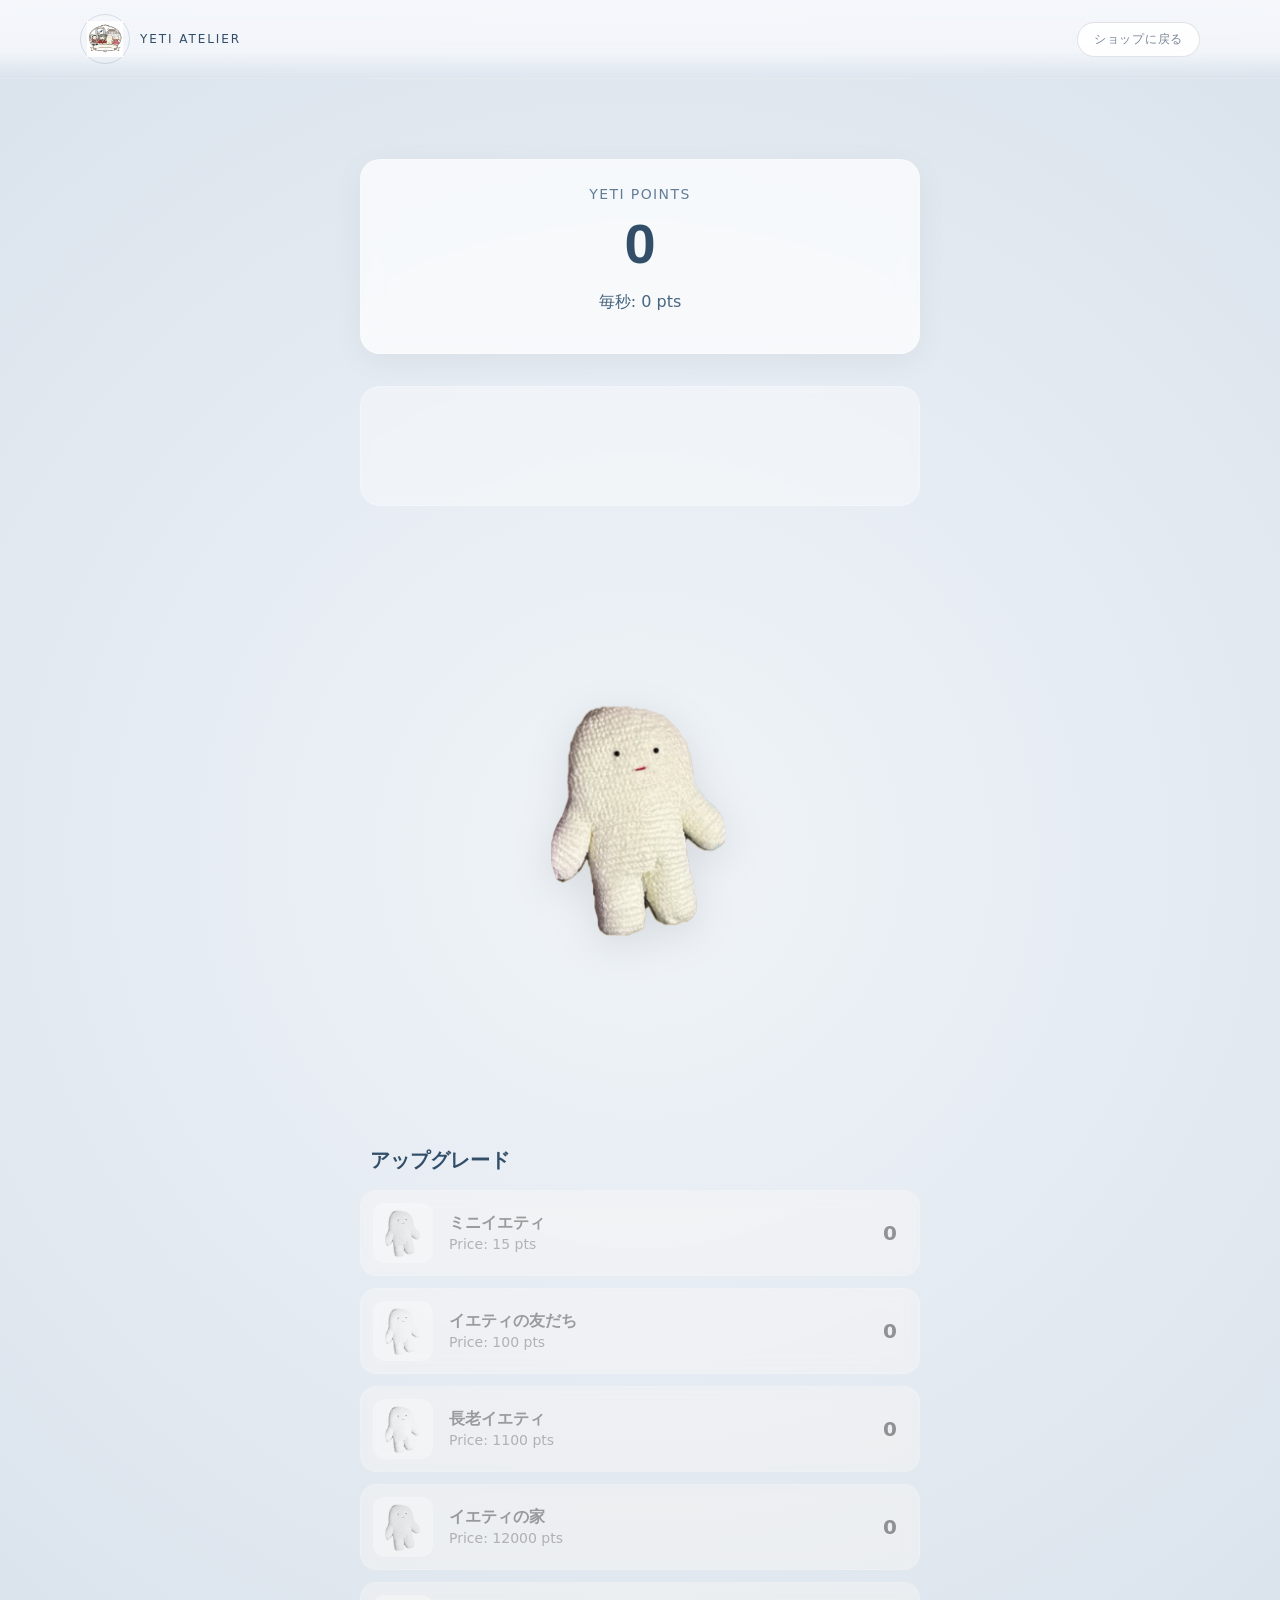
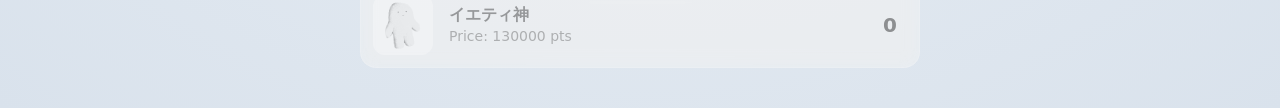
==== game.html @ d3408e2a "Add files via upload" ====
<!DOCTYPE html>
<html lang="ja">
<head>
  <meta charset="UTF-8" />
  <meta name="viewport" content="width=device-width, initial-scale=1.0" />
  <title>Yeti Clicker | Yeti Atelier</title>
  <link rel="stylesheet" href="./styles.css" />
  <link rel="stylesheet" href="./css/game.css" />
</head>
<body class="game-body">
  <header class="site-header">
    <div class="container header-inner">
      <a href="./index.html" class="logo">
        <span class="logo-mark">
          <img src="./img/yeti_allstar_icon.png" alt="Yeti Atelier" class="logo-icon" />
        </span>
        <span class="logo-text">Yeti Atelier</span>
      </a>
      <a href="./index.html" class="btn btn-ghost btn-sm">ショップに戻る</a>
    </div>
  </header>

  <main class="game-container">
    <section class="score-section">
      <div class="score-display">
        <span class="score-label">Yeti Points</span>
        <h1 id="score">0</h1>
        <p class="per-second">毎秒: <span id="pps">0</span> pts</p>
      </div>
    </section>

    <!-- Visual Area for Allies -->
    <section class="visual-section">
      <div id="ally-container" class="ally-container">
        <!-- Allies will be rendered here -->
      </div>
    </section>

    <section class="click-section">
      <div id="click-area" class="click-area">
        <img src="./img/for_game_yeti.png" alt="Yeti" id="yeti-clicker" class="yeti-image" />
      </div>
    </section>

    <section class="upgrade-section">
      <h2 class="section-title">アップグレード</h2>
      <div id="upgrade-list" class="upgrade-list">
        <!-- Upgrades will be populated by JS -->
      </div>
    </section>
  </main>

  <script src="./game.js"></script>
</body>
</html>
---- styles.css ----
@import url("./css/base.css");
@import url("./css/layout.css");
@import url("./css/components.css");
@import url("./css/pages.css");
@import url("./css/product.css");
@import url("./css/responsive.css");
---- css/game.css ----
/* Reset & Base for Game */
.game-body {
  background: radial-gradient(circle at center, #f0f4f8, #d9e2ec);
  min-height: 100vh;
  overflow-x: hidden;
  color: #334e68;
}

.game-container {
  max-width: 600px;
  margin: 0 auto;
  padding: 80px 20px 40px;
  display: flex;
  flex-direction: column;
  align-items: center;
  gap: 2rem;
}

/* Score Display */
.score-section {
  width: 100%;
  text-align: center;
}

.score-display {
  background: rgba(255, 255, 255, 0.7);
  backdrop-filter: blur(10px);
  padding: 1.5rem;
  border-radius: 20px;
  box-shadow: 0 8px 32px rgba(0, 0, 0, 0.05);
  border: 1px solid rgba(255, 255, 255, 0.3);
}

.score-label {
  font-size: 0.875rem;
  letter-spacing: 0.1em;
  text-transform: uppercase;
  color: #627d98;
}

#score {
  font-size: 3.5rem;
  font-weight: 800;
  margin: 0.5rem 0;
  font-family: 'Inter', sans-serif;
}

.per-second {
  font-size: 1rem;
  color: #486581;
}

/* Ally Visual Area */
.visual-section {
  width: 100%;
  background: rgba(255, 255, 255, 0.4);
  backdrop-filter: blur(5px);
  border-radius: 20px;
  padding: 15px;
  min-height: 120px;
  border: 1px solid rgba(255, 255, 255, 0.2);
  overflow-x: auto;
  overflow-y: hidden;
}

.ally-container {
  display: flex;
  flex-wrap: wrap;
  justify-content: center;
  gap: 8px;
  min-width: 100%;
}

.ally-unit {
  width: 32px;
  height: auto;
  animation: allyBounce 2s infinite ease-in-out;
  transition: all 0.3s ease;
  filter: drop-shadow(0 2px 4px rgba(0,0,0,0.1));
}

@keyframes allyBounce {
  0%, 100% { transform: translateY(0); }
  50% { transform: translateY(-5px); }
}

/* Click Area */
.click-section {
  position: relative;
  width: 100%;
  aspect-ratio: 1;
  display: flex;
  justify-content: center;
  align-items: center;
}

.click-area {
  cursor: pointer;
  touch-action: manipulation;
  transition: transform 0.1s ease;
}

.yeti-image {
  width: 250px;
  height: auto;
  user-select: none;
  -webkit-user-drag: none;
  filter: drop-shadow(0 10px 20px rgba(0,0,0,0.1));
}

.click-area:active {
  transform: scale(0.95);
}

/* Floating Text Animation */
.floating-text {
  position: absolute;
  font-weight: bold;
  font-size: 1.5rem;
  color: #102a43;
  pointer-events: none;
  animation: floatUp 0.8s ease-out forwards;
  z-index: 10;
}

@keyframes floatUp {
  0% { transform: translateY(0); opacity: 1; }
  100% { transform: translateY(-100px); opacity: 0; }
}

/* Upgrades */
.upgrade-section {
  width: 100%;
}

.section-title {
  font-size: 1.25rem;
  margin-bottom: 1rem;
  padding-left: 10px;
}

.upgrade-list {
  display: flex;
  flex-direction: column;
  gap: 12px;
}

.upgrade-card {
  display: flex;
  align-items: center;
  gap: 1rem;
  background: rgba(255, 255, 255, 0.6);
  backdrop-filter: blur(8px);
  padding: 12px;
  border-radius: 16px;
  border: 1px solid rgba(255, 255, 255, 0.4);
  transition: all 0.2s ease;
}

.upgrade-card.locked {
  opacity: 0.5;
  filter: grayscale(1);
}

.upgrade-card:not(.locked):hover {
  background: rgba(255, 255, 255, 0.9);
  transform: translateY(-2px);
  box-shadow: 0 4px 12px rgba(0,0,0,0.05);
  cursor: pointer;
}

.upgrade-icon-wrap {
  width: 60px;
  height: 60px;
  background: #fff;
  border-radius: 12px;
  display: flex;
  align-items: center;
  justify-content: center;
  overflow: hidden;
}

.upgrade-icon {
  width: 50px;
  height: auto;
}

.upgrade-info {
  flex: 1;
}

.upgrade-name {
  font-weight: 700;
  font-size: 1rem;
  margin-bottom: 2px;
}

.upgrade-cost {
  font-size: 0.875rem;
  color: #627d98;
}

.upgrade-count {
  font-size: 1.25rem;
  font-weight: 800;
  color: #243b53;
  padding-right: 10px;
}

/* Color Variations via Filter */
.tier-0 .upgrade-icon, .tier-0.yeti-image, .tier-0.ally-unit { filter: none; }
.tier-1 .upgrade-icon, .tier-1.yeti-image, .tier-1.ally-unit { filter: hue-rotate(90deg) brightness(1.1); }
.tier-2 .upgrade-icon, .tier-2.yeti-image, .tier-2.ally-unit { filter: hue-rotate(180deg) contrast(1.2); }
.tier-3 .upgrade-icon, .tier-3.yeti-image, .tier-3.ally-unit { filter: hue-rotate(270deg) saturate(1.5); }
.tier-4 .upgrade-icon, .tier-4.yeti-image, .tier-4.ally-unit { filter: invert(0.1) sepia(1) hue-rotate(30deg) saturate(2); }

/* Utility */
.btn-sm {
  padding: 0.5rem 1rem;
  font-size: 0.75rem;
}
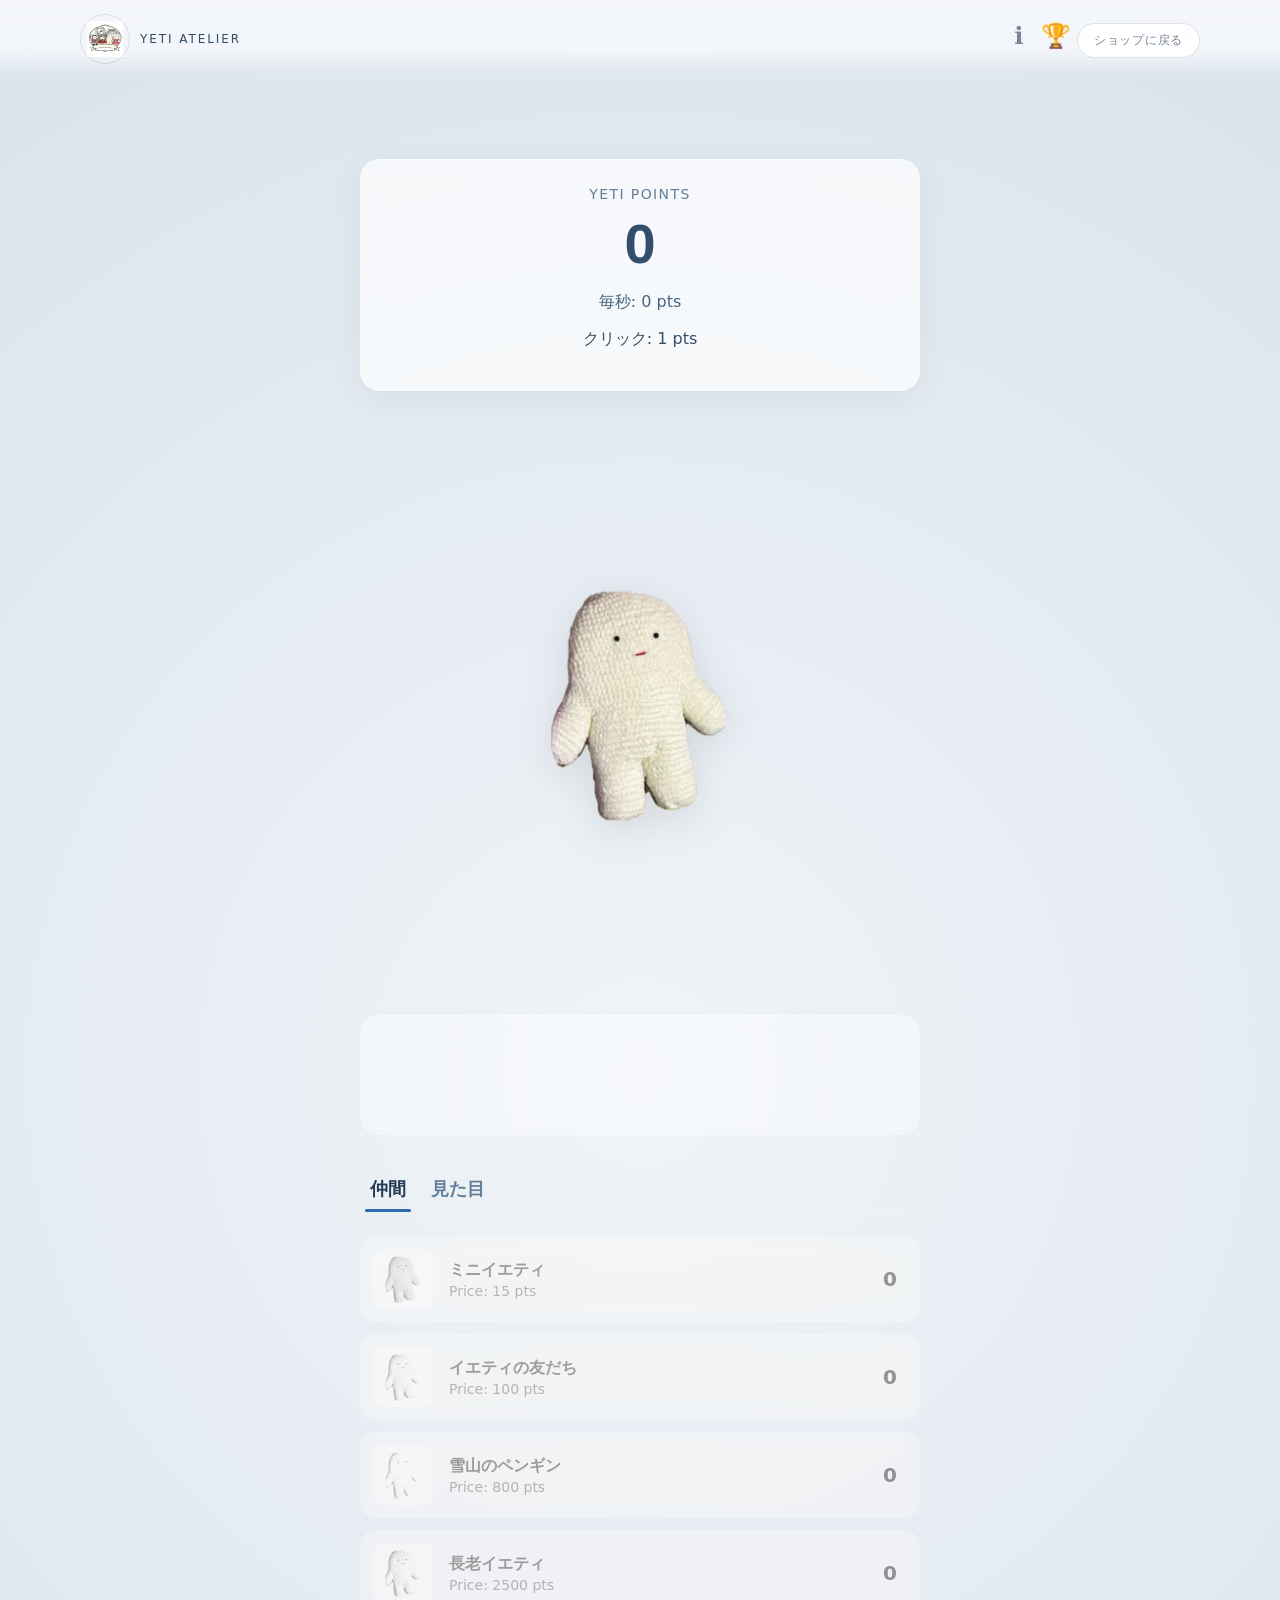
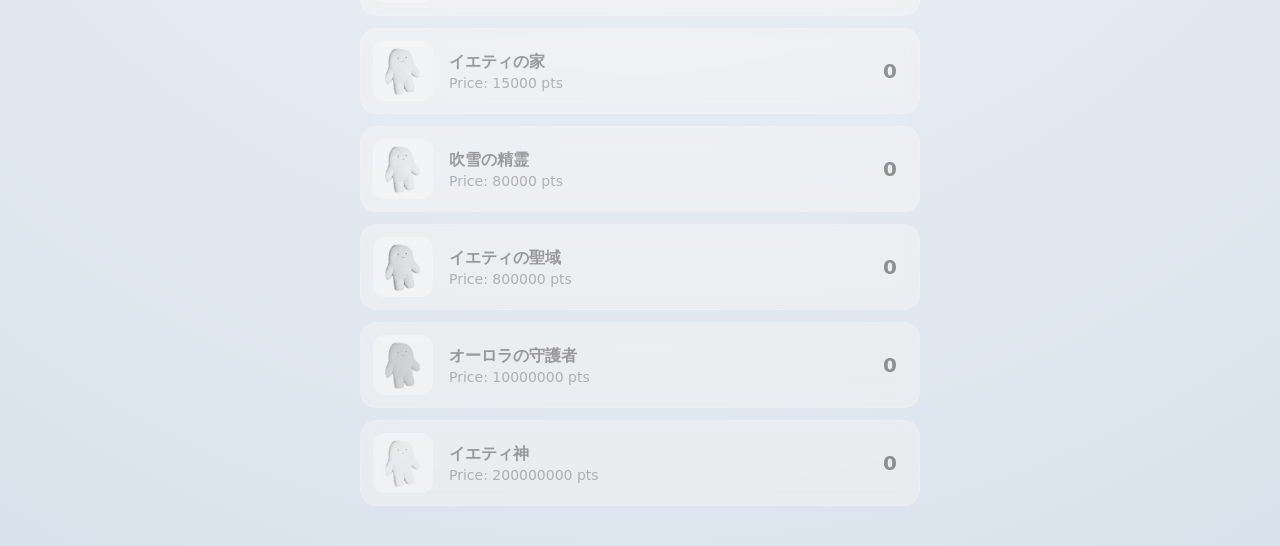
==== commit 05839dfe: "Add files via upload" ====
--- a/game.html
+++ b/game.html
@@ -16,9 +16,118 @@
         </span>
         <span class="logo-text">Yeti Atelier</span>
       </a>
-      <a href="./index.html" class="btn btn-ghost btn-sm">ショップに戻る</a>
+      <div class="header-right">
+        <button id="help-btn" class="icon-button" title="遊び方">ℹ️</button>
+        <button id="achievement-btn" class="icon-button" title="実績">🏆</button>
+        <a href="./index.html" class="btn btn-ghost btn-sm">ショップに戻る</a>
+      </div>
     </div>
   </header>
+
+  <!-- Achievement Notification -->
+  <div id="notification-container" class="notification-container"></div>
+
+  <!-- Achievement/Rebirth Panel (Modal-like) -->
+  <div id="achievement-panel" class="achievement-panel" aria-hidden="true">
+    <div class="panel-header">
+      <div class="tabs">
+        <button class="tab-btn" data-tab="guide">ガイド</button>
+        <button class="tab-btn active" data-tab="achievements">実績</button>
+        <button class="tab-btn" data-tab="rebirth">転生</button>
+        <button class="tab-btn" data-tab="reset">初期化</button>
+      </div>
+      <button id="panel-close" class="close-btn">×</button>
+    </div>
+
+    <div id="guide-content" class="tab-content">
+      <div class="guide-section">
+        <div class="guide-item">
+          <div class="guide-icon-small">🖱️</div>
+          <div class="guide-text">
+            <h4>タップで集める</h4>
+            <p>中央のイエティをタップしてポイント(pts)を獲得しましょう。</p>
+          </div>
+        </div>
+        <div class="guide-item">
+          <div class="guide-icon-small">🏘️</div>
+          <div class="guide-text">
+            <h4>仲間に任せる</h4>
+            <p>ショップで仲間を雇うと、自動でポイントを生み出してくれます。</p>
+          </div>
+        </div>
+        <div class="guide-item">
+          <div class="guide-icon-small">✨</div>
+          <div class="guide-text">
+            <h4>黄金イエティ</h4>
+            <p>稀に現れる黄金のイエティをタップすると、<b>フィーバーモード</b>突入！生産力が爆上がりします。</p>
+          </div>
+        </div>
+        <div class="guide-item">
+          <div class="guide-icon-small">❄️</div>
+          <div class="guide-text">
+            <h4>転生でさらなる高みへ</h4>
+            <p>ポイントが貯まったら「転生」して雪の結晶を獲得しましょう。1つの結晶で生産力が<b>+20%</b>もアップします。</p>
+          </div>
+        </div>
+      </div>
+    </div>
+
+    <div id="achievements-content" class="tab-content active">
+      <div id="achievement-list" class="achievement-list">
+        <!-- Achievements will be listed here -->
+      </div>
+    </div>
+
+    <div id="rebirth-content" class="tab-content">
+      <div class="rebirth-section">
+        <div class="rebirth-info">
+          <span class="snowflake-icon">❄️</span>
+          <div class="snowflake-text">
+            <p>雪の結晶: <span id="snowflake-count">0</span>個</p>
+            <small>生産ボーナス: +<span id="snowflake-bonus">0</span>%</small>
+          </div>
+        </div>
+        <p class="rebirth-preview">転生で獲得: <span id="pending-snowflakes">0</span>個</p>
+        <button id="rebirth-btn" class="btn btn-outline btn-full">転生して結晶を受け取る</button>
+      </div>
+    </div>
+
+    <div id="reset-content" class="tab-content">
+      <div class="reset-section">
+        <div class="warning-box">
+          <h3>⚠️ 警告 ⚠️</h3>
+          <p>この操作は取り消せません。</p>
+          <ul>
+            <li>現在のスコア</li>
+            <li>購入した仲間</li>
+            <li>解除した実績</li>
+            <li>獲得した雪の結晶</li>
+          </ul>
+          <p>すべてを完全に削除し、最初からやり直します。</p>
+        </div>
+        <button id="full-reset-btn" class="btn btn-danger btn-full">データをすべて消去して初期化</button>
+      </div>
+    </div>
+  </div>
+
+  <!-- Rebirth Confirmation Modal -->
+  <div id="rebirth-confirm-modal" class="achievement-panel confirm-modal" aria-hidden="true">
+    <div class="panel-header">
+      <h2>転生の儀式</h2>
+    </div>
+    <div class="confirm-body">
+      <div class="confirm-icon">☄️</div>
+      <p>本当に転生しますか？</p>
+      <div class="confirm-details">
+        <p>現在のスコアと仲間がリセットされます。</p>
+        <div class="reward-highlight">獲得する結晶: <span id="modal-pending-snowflakes">0</span>個</div>
+      </div>
+      <div class="confirm-actions">
+        <button id="rebirth-cancel" class="btn btn-ghost">やめる</button>
+        <button id="rebirth-confirm" class="btn btn-primary">転生する</button>
+      </div>
+    </div>
+  </div>
 
   <main class="game-container">
     <section class="score-section">
@@ -26,6 +135,13 @@
         <span class="score-label">Yeti Points</span>
         <h1 id="score">0</h1>
         <p class="per-second">毎秒: <span id="pps">0</span> pts</p>
+        <p class="per-click">クリック: <span id="ppc">1</span> pts</p>
+      </div>
+    </section>
+
+    <section class="click-section">
+      <div id="click-area" class="click-area">
+        <img src="./img/for_game_yeti.png" alt="Yeti" id="yeti-clicker" class="yeti-image" />
       </div>
     </section>
 
@@ -36,16 +152,22 @@
       </div>
     </section>
 
-    <section class="click-section">
-      <div id="click-area" class="click-area">
-        <img src="./img/for_game_yeti.png" alt="Yeti" id="yeti-clicker" class="yeti-image" />
+    <section class="upgrade-section">
+      <div class="section-header-tabs">
+        <button class="main-tab-btn active" data-main-tab="upgrades">仲間</button>
+        <button class="main-tab-btn" data-main-tab="visuals_main">見た目</button>
       </div>
-    </section>
+      
+      <div id="upgrades-main-content" class="main-tab-content active">
+        <div id="upgrade-list" class="upgrade-list">
+          <!-- Upgrades will be populated by JS -->
+        </div>
+      </div>
 
-    <section class="upgrade-section">
-      <h2 class="section-title">アップグレード</h2>
-      <div id="upgrade-list" class="upgrade-list">
-        <!-- Upgrades will be populated by JS -->
+      <div id="visuals_main-main-content" class="main-tab-content">
+        <div id="visual-list" class="upgrade-list">
+          <!-- Visual items will be populated by JS -->
+        </div>
       </div>
     </section>
   </main>
--- a/css/game.css
+++ b/css/game.css
@@ -48,6 +48,17 @@
 .per-second {
   font-size: 1rem;
   color: #486581;
+}
+
+/* Rebirth Section */
+.rebirth-section {
+  padding: 20px;
+  background: none;
+  border-top: none;
+  flex: 1;
+  display: flex;
+  flex-direction: column;
+  justify-content: space-between;
 }
 
 /* Ally Visual Area */
@@ -76,12 +87,19 @@
   height: auto;
   animation: allyBounce 2s infinite ease-in-out;
   transition: all 0.3s ease;
-  filter: drop-shadow(0 2px 4px rgba(0,0,0,0.1));
+  filter: drop-shadow(0 2px 4px rgba(0, 0, 0, 0.1));
 }
 
 @keyframes allyBounce {
-  0%, 100% { transform: translateY(0); }
-  50% { transform: translateY(-5px); }
+
+  0%,
+  100% {
+    transform: translateY(0);
+  }
+
+  50% {
+    transform: translateY(-5px);
+  }
 }
 
 /* Click Area */
@@ -105,7 +123,7 @@
   height: auto;
   user-select: none;
   -webkit-user-drag: none;
-  filter: drop-shadow(0 10px 20px rgba(0,0,0,0.1));
+  filter: drop-shadow(0 10px 20px rgba(0, 0, 0, 0.1));
 }
 
 .click-area:active {
@@ -124,8 +142,15 @@
 }
 
 @keyframes floatUp {
-  0% { transform: translateY(0); opacity: 1; }
-  100% { transform: translateY(-100px); opacity: 0; }
+  0% {
+    transform: translateY(0);
+    opacity: 1;
+  }
+
+  100% {
+    transform: translateY(-100px);
+    opacity: 0;
+  }
 }
 
 /* Upgrades */
@@ -133,10 +158,47 @@
   width: 100%;
 }
 
-.section-title {
-  font-size: 1.25rem;
-  margin-bottom: 1rem;
-  padding-left: 10px;
+.section-header-tabs {
+  display: flex;
+  gap: 15px;
+  margin-bottom: 1.5rem;
+  padding: 0 5px;
+  border-bottom: 1px solid rgba(255, 255, 255, 0.2);
+}
+
+.main-tab-btn {
+  background: none;
+  border: none;
+  padding: 10px 5px;
+  font-size: 1.1rem;
+  font-weight: 800;
+  color: #627d98;
+  cursor: pointer;
+  position: relative;
+  transition: all 0.3s;
+}
+
+.main-tab-btn.active {
+  color: #243b53;
+}
+
+.main-tab-btn.active::after {
+  content: '';
+  position: absolute;
+  bottom: -1px;
+  left: 0;
+  width: 100%;
+  height: 3px;
+  background: #2b6cb0;
+  border-radius: 3px;
+}
+
+.main-tab-content {
+  display: none;
+}
+
+.main-tab-content.active {
+  display: block;
 }
 
 .upgrade-list {
@@ -165,7 +227,7 @@
 .upgrade-card:not(.locked):hover {
   background: rgba(255, 255, 255, 0.9);
   transform: translateY(-2px);
-  box-shadow: 0 4px 12px rgba(0,0,0,0.05);
+  box-shadow: 0 4px 12px rgba(0, 0, 0, 0.05);
   cursor: pointer;
 }
 
@@ -200,6 +262,15 @@
   color: #627d98;
 }
 
+.rebirth-preview {
+  font-size: 0.875rem;
+  margin-bottom: 10px;
+  text-align: center;
+  font-weight: 600;
+  color: #486581;
+  line-height: 1.4;
+}
+
 .upgrade-count {
   font-size: 1.25rem;
   font-weight: 800;
@@ -208,14 +279,549 @@
 }
 
 /* Color Variations via Filter */
-.tier-0 .upgrade-icon, .tier-0.yeti-image, .tier-0.ally-unit { filter: none; }
-.tier-1 .upgrade-icon, .tier-1.yeti-image, .tier-1.ally-unit { filter: hue-rotate(90deg) brightness(1.1); }
-.tier-2 .upgrade-icon, .tier-2.yeti-image, .tier-2.ally-unit { filter: hue-rotate(180deg) contrast(1.2); }
-.tier-3 .upgrade-icon, .tier-3.yeti-image, .tier-3.ally-unit { filter: hue-rotate(270deg) saturate(1.5); }
-.tier-4 .upgrade-icon, .tier-4.yeti-image, .tier-4.ally-unit { filter: invert(0.1) sepia(1) hue-rotate(30deg) saturate(2); }
+.tier-0 .upgrade-icon,
+.tier-0.yeti-image,
+.tier-0.ally-unit {
+  filter: none;
+}
+
+.tier-1 .upgrade-icon,
+.tier-1.yeti-image,
+.tier-1.ally-unit {
+  filter: hue-rotate(90deg) brightness(1.1);
+}
+
+.tier-2 .upgrade-icon,
+.tier-2.yeti-image,
+.tier-2.ally-unit {
+  filter: hue-rotate(180deg) contrast(1.2);
+}
+
+.tier-3 .upgrade-icon,
+.tier-3.yeti-image,
+.tier-3.ally-unit {
+  filter: hue-rotate(270deg) saturate(1.5);
+}
+
+.tier-4 .upgrade-icon,
+.tier-4.yeti-image,
+.tier-4.ally-unit {
+  filter: invert(0.1) sepia(1) hue-rotate(30deg) saturate(2);
+}
+
+.tier-5 .upgrade-icon, .tier-5.yeti-image, .tier-5.ally-unit { filter: hue-rotate(45deg) brightness(1.2); }
+.tier-6 .upgrade-icon, .tier-6.yeti-image, .tier-6.ally-unit { filter: hue-rotate(135deg) saturate(2); }
+.tier-7 .upgrade-icon, .tier-7.yeti-image, .tier-7.ally-unit { filter: hue-rotate(210deg) brightness(0.8) contrast(1.5); }
+.tier-8 .upgrade-icon, .tier-8.yeti-image, .tier-8.ally-unit { filter: hue-rotate(315deg) invert(0.2); }
 
 /* Utility */
 .btn-sm {
   padding: 0.5rem 1rem;
   font-size: 0.75rem;
 }
+
+/* Achievement Panel */
+.achievement-panel {
+  position: fixed;
+  top: 50%;
+  left: 50%;
+  transform: translate(-50%, -50%) scale(0.9);
+  width: 90%;
+  max-width: 400px;
+  max-height: 80vh;
+  background: rgba(255, 255, 255, 0.95);
+  backdrop-filter: blur(20px);
+  border-radius: 24px;
+  box-shadow: 0 20px 60px rgba(0, 0, 0, 0.15);
+  z-index: 100;
+  display: flex;
+  flex-direction: column;
+  opacity: 0;
+  pointer-events: none;
+  transition: all 0.3s cubic-bezier(0.175, 0.885, 0.32, 1.275);
+}
+
+.achievement-panel:not([aria-hidden="true"]) {
+  opacity: 1;
+  pointer-events: auto;
+  transform: translate(-50%, -50%) scale(1);
+}
+
+.panel-header {
+  padding: 10px 20px;
+  display: flex;
+  justify-content: space-between;
+  align-items: center;
+  border-bottom: 1px solid rgba(0, 0, 0, 0.05);
+}
+
+.tabs {
+  display: flex;
+  gap: 10px;
+}
+
+.tab-btn {
+  background: none;
+  border: none;
+  padding: 10px 15px;
+  font-size: 1rem;
+  font-weight: 700;
+  color: #627d98;
+  cursor: pointer;
+  position: relative;
+  transition: color 0.3s;
+}
+
+.tab-btn.active {
+  color: #243b53;
+}
+
+.tab-btn.active::after {
+  content: '';
+  position: absolute;
+  bottom: 0;
+  left: 15%;
+  width: 70%;
+  height: 3px;
+  background: #2b6cb0;
+  border-radius: 3px;
+}
+
+.tab-content {
+  display: none;
+  flex: 1;
+  overflow: hidden;
+}
+
+.tab-content.active {
+  display: flex;
+  flex-direction: column;
+}
+
+.achievement-list {
+  padding: 15px;
+  overflow-y: auto;
+  display: flex;
+  flex-direction: column;
+  gap: 10px;
+}
+
+.achievement-item {
+  display: flex;
+  align-items: center;
+  gap: 12px;
+  padding: 12px;
+  background: #f8f9fa;
+  border-radius: 12px;
+  border: 1px solid transparent;
+  transition: all 0.2s;
+}
+
+.achievement-item.unlocked {
+  background: linear-gradient(135deg, #fff 0%, #f0f4f8 100%);
+  border-color: #d9e2ec;
+}
+
+.achievement-item:not(.unlocked) {
+  opacity: 0.6;
+  filter: grayscale(1);
+}
+
+.badge-icon {
+  font-size: 1.5rem;
+  width: 40px;
+  height: 40px;
+  display: flex;
+  align-items: center;
+  justify-content: center;
+  background: #fff;
+  border-radius: 10px;
+  box-shadow: 0 2px 8px rgba(0, 0, 0, 0.05);
+}
+
+.badge-info h3 {
+  margin: 0;
+  font-size: 0.9rem;
+  font-weight: 700;
+}
+
+.badge-info p {
+  margin: 2px 0 0;
+  font-size: 0.75rem;
+  color: #627d98;
+}
+
+/* Notification */
+.notification-container {
+  position: fixed;
+  top: 20px;
+  right: 20px;
+  z-index: 200;
+  display: flex;
+  flex-direction: column;
+  gap: 10px;
+}
+
+.notification {
+  background: #243b53;
+  color: #fff;
+  padding: 12px 20px;
+  border-radius: 12px;
+  box-shadow: 0 10px 30px rgba(0, 0, 0, 0.2);
+  display: flex;
+  align-items: center;
+  gap: 12px;
+  animation: slideIn 0.4s cubic-bezier(0.175, 0.885, 0.32, 1.275) forwards;
+}
+
+@keyframes slideIn {
+  from {
+    transform: translateX(120%);
+  }
+
+  to {
+    transform: translateX(0);
+  }
+}
+
+/* Golden Yeti */
+.golden-yeti {
+  position: absolute;
+  width: 80px;
+  height: auto;
+  cursor: pointer;
+  z-index: 50;
+  filter: drop-shadow(0 0 15px #ffd700) brightness(1.2) sepia(1) saturate(5) hue-rotate(-20deg);
+  animation: goldenGlow 1.5s infinite alternate, popIn 0.3s cubic-bezier(0.175, 0.885, 0.32, 1.275);
+}
+
+@keyframes goldenGlow {
+  from {
+    filter: drop-shadow(0 0 10px #ffd700) brightness(1.2) sepia(1);
+  }
+
+  to {
+    filter: drop-shadow(0 0 25px #ff8c00) brightness(1.5) sepia(1);
+    transform: scale(1.1);
+  }
+}
+
+@keyframes popIn {
+  from {
+    transform: scale(0);
+  }
+
+  to {
+    transform: scale(1);
+  }
+}
+
+/* Fever Mode */
+.fever-active .game-body {
+  animation: feverBg 0.5s infinite alternate;
+}
+
+@keyframes feverBg {
+  from {
+    background: radial-gradient(circle at center, #fff3c4, #f8d3d9);
+  }
+
+  to {
+    background: radial-gradient(circle at center, #f8d3d9, #fff3c4);
+  }
+}
+
+.fever-timer {
+  position: fixed;
+  bottom: 20px;
+  left: 50%;
+  transform: translateX(-50%);
+  background: #ffd700;
+  color: #000;
+  font-weight: 800;
+  padding: 5px 20px;
+  border-radius: 99px;
+  box-shadow: 0 5px 15px rgba(255, 215, 0, 0.4);
+  z-index: 30;
+  display: none;
+}
+
+.fever-active .fever-timer {
+  display: block;
+}
+
+/* Utilities */
+.icon-button {
+  background: none;
+  border: none;
+  font-size: 1.5rem;
+  cursor: pointer;
+  padding: 5px;
+  transition: transform 0.2s;
+}
+
+.icon-button:hover {
+  transform: scale(1.2);
+}
+
+.close-btn {
+  background: none;
+  border: none;
+  font-size: 2rem;
+  cursor: pointer;
+  color: #999;
+}
+
+/* Confirm Modal Specifics */
+.confirm-modal {
+  width: 85%;
+  max-width: 320px;
+}
+
+.confirm-body {
+  padding: 24px 16px;
+  text-align: center;
+  display: flex;
+  flex-direction: column;
+  gap: 12px;
+}
+
+.confirm-icon {
+  font-size: 2.5rem;
+  margin-bottom: 4px;
+  animation: pulseRotate 2s infinite ease-in-out;
+}
+
+@keyframes pulseRotate {
+  0%,
+  100% {
+    transform: scale(1) rotate(0);
+  }
+
+  50% {
+    transform: scale(1.1) rotate(5deg);
+  }
+}
+
+.confirm-details {
+  background: rgba(0, 0, 0, 0.03);
+  padding: 12px;
+  border-radius: 12px;
+  font-size: 0.85rem;
+  line-height: 1.4;
+}
+
+.reward-highlight {
+  margin-top: 8px;
+  font-weight: 800;
+  color: #2b6cb0;
+  font-size: 1rem;
+}
+
+.confirm-actions {
+  display: flex;
+  flex-direction: column; /* Stack buttons on SP */
+  gap: 8px;
+  margin-top: 12px;
+}
+
+@media (min-width: 480px) {
+  .confirm-actions {
+    flex-direction: row; /* Side by side on larger screens */
+  }
+}
+
+.confirm-actions .btn {
+  flex: 1;
+  padding: 12px;
+  font-size: 0.95rem;
+}
+
+.btn-primary {
+  background: #2b6cb0;
+  color: white;
+  border: none;
+  font-weight: 700;
+  border-radius: 12px;
+  cursor: pointer;
+  transition: background 0.2s;
+}
+
+.btn-primary:hover {
+  background: #1a4971;
+}
+
+/* Base Panel Adjustment for SP */
+.achievement-panel {
+  width: 92%; /* Slightly larger on SP */
+  max-height: 85vh;
+}
+
+.tab-btn {
+  padding: 8px 12px;
+  font-size: 0.9rem;
+}
+
+.achievement-item {
+  padding: 10px;
+}
+
+/* Guide Section */
+.guide-section {
+  padding: 20px;
+  overflow-y: auto;
+  display: flex;
+  flex-direction: column;
+  gap: 15px;
+}
+
+.guide-item {
+  display: flex;
+  align-items: center;
+  gap: 15px;
+  background: rgba(255, 255, 255, 0.5);
+  padding: 12px;
+  border-radius: 16px;
+  border: 1px solid rgba(255, 255, 255, 0.3);
+}
+
+.guide-icon-small {
+  font-size: 1.5rem;
+  width: 44px;
+  height: 44px;
+  display: flex;
+  align-items: center;
+  justify-content: center;
+  background: #fff;
+  border-radius: 12px;
+  box-shadow: 0 4px 10px rgba(0,0,0,0.05);
+}
+
+.guide-text h4 {
+  margin: 0 0 2px 0;
+  font-size: 0.95rem;
+}
+
+.guide-text p {
+  margin: 0;
+  font-size: 0.8rem;
+  color: #627d98;
+  line-height: 1.4;
+}
+
+/* Reset Section */
+.reset-section {
+  padding: 24px 16px;
+  flex: 1;
+  display: flex;
+  flex-direction: column;
+  justify-content: center;
+  gap: 24px;
+}
+
+.warning-box {
+  background: rgba(229, 62, 62, 0.05);
+  border: 1px solid rgba(229, 62, 62, 0.2);
+  padding: 24px 16px;
+  border-radius: 16px;
+  color: #c53030;
+  text-align: center;
+}
+
+.warning-box h3 {
+  margin: 0 0 12px 0;
+  font-size: 1.15rem;
+  color: #e53e3e;
+  font-weight: 800;
+}
+
+.warning-box p {
+  font-size: 0.9rem;
+  margin-bottom: 12px;
+  line-height: 1.5;
+}
+
+.warning-box ul {
+  text-align: left;
+  display: inline-block;
+  margin: 0 auto;
+  padding-left: 20px;
+  font-size: 0.85rem;
+  color: #486581;
+}
+
+.warning-box li {
+  margin-bottom: 6px;
+}
+
+.btn-danger {
+  background: #e53e3e;
+  color: white;
+  border: none;
+  font-weight: 700;
+  padding: 16px;
+  border-radius: 12px;
+  cursor: pointer;
+  transition: all 0.2s;
+  box-shadow: 0 4px 12px rgba(229, 62, 62, 0.2);
+  font-size: 0.95rem;
+}
+
+.btn-danger:hover {
+  background: #c53030;
+  transform: translateY(-2px);
+  box-shadow: 0 6px 16px rgba(229, 62, 62, 0.3);
+}
+
+.btn-danger:active {
+  transform: translateY(0);
+}
+
+/* Visual Item Styles */
+body.v-aurora {
+  background: linear-gradient(135deg, #102a43 0%, #004440 50%, #102a43 100%);
+  background-size: 400% 400%;
+  animation: auroraFlow 15s ease infinite;
+}
+
+@keyframes auroraFlow {
+  0% { background-position: 0% 50%; }
+  50% { background-position: 100% 50%; }
+  100% { background-position: 0% 50%; }
+}
+
+body.v-gold .yeti-image {
+  filter: drop-shadow(0 0 20px #ffd700) brightness(1.2) sepia(0.5);
+  animation: goldPulse 2s infinite alternate;
+}
+
+@keyframes goldPulse {
+  from { filter: drop-shadow(0 0 15px #ffd700) brightness(1.2); }
+  to { filter: drop-shadow(0 0 35px #ffcc00) brightness(1.4) scale(1.02); }
+}
+
+body.v-party::after {
+  content: '';
+  position: fixed;
+  top: 0; left: 0; width: 100%; height: 100%;
+  pointer-events: none;
+  background-image: 
+    radial-gradient(circle, #ff0080 1px, transparent 1px),
+    radial-gradient(circle, #00ffcc 1px, transparent 1px),
+    radial-gradient(circle, #ffff00 1px, transparent 1px);
+  background-size: 50px 50px, 70px 70px, 90px 90px;
+  animation: partyConfetti 10s linear infinite;
+  z-index: 99;
+  opacity: 0.3;
+}
+
+@keyframes partyConfetti {
+  from { background-position: 0 0, 0 0, 0 0; }
+  to { background-position: 100px 500px, -100px 400px, 50px 300px; }
+}
+
+.upgrade-card.owned {
+  background: rgba(43, 108, 176, 0.1);
+  border-color: #2b6cb0;
+  cursor: default;
+}
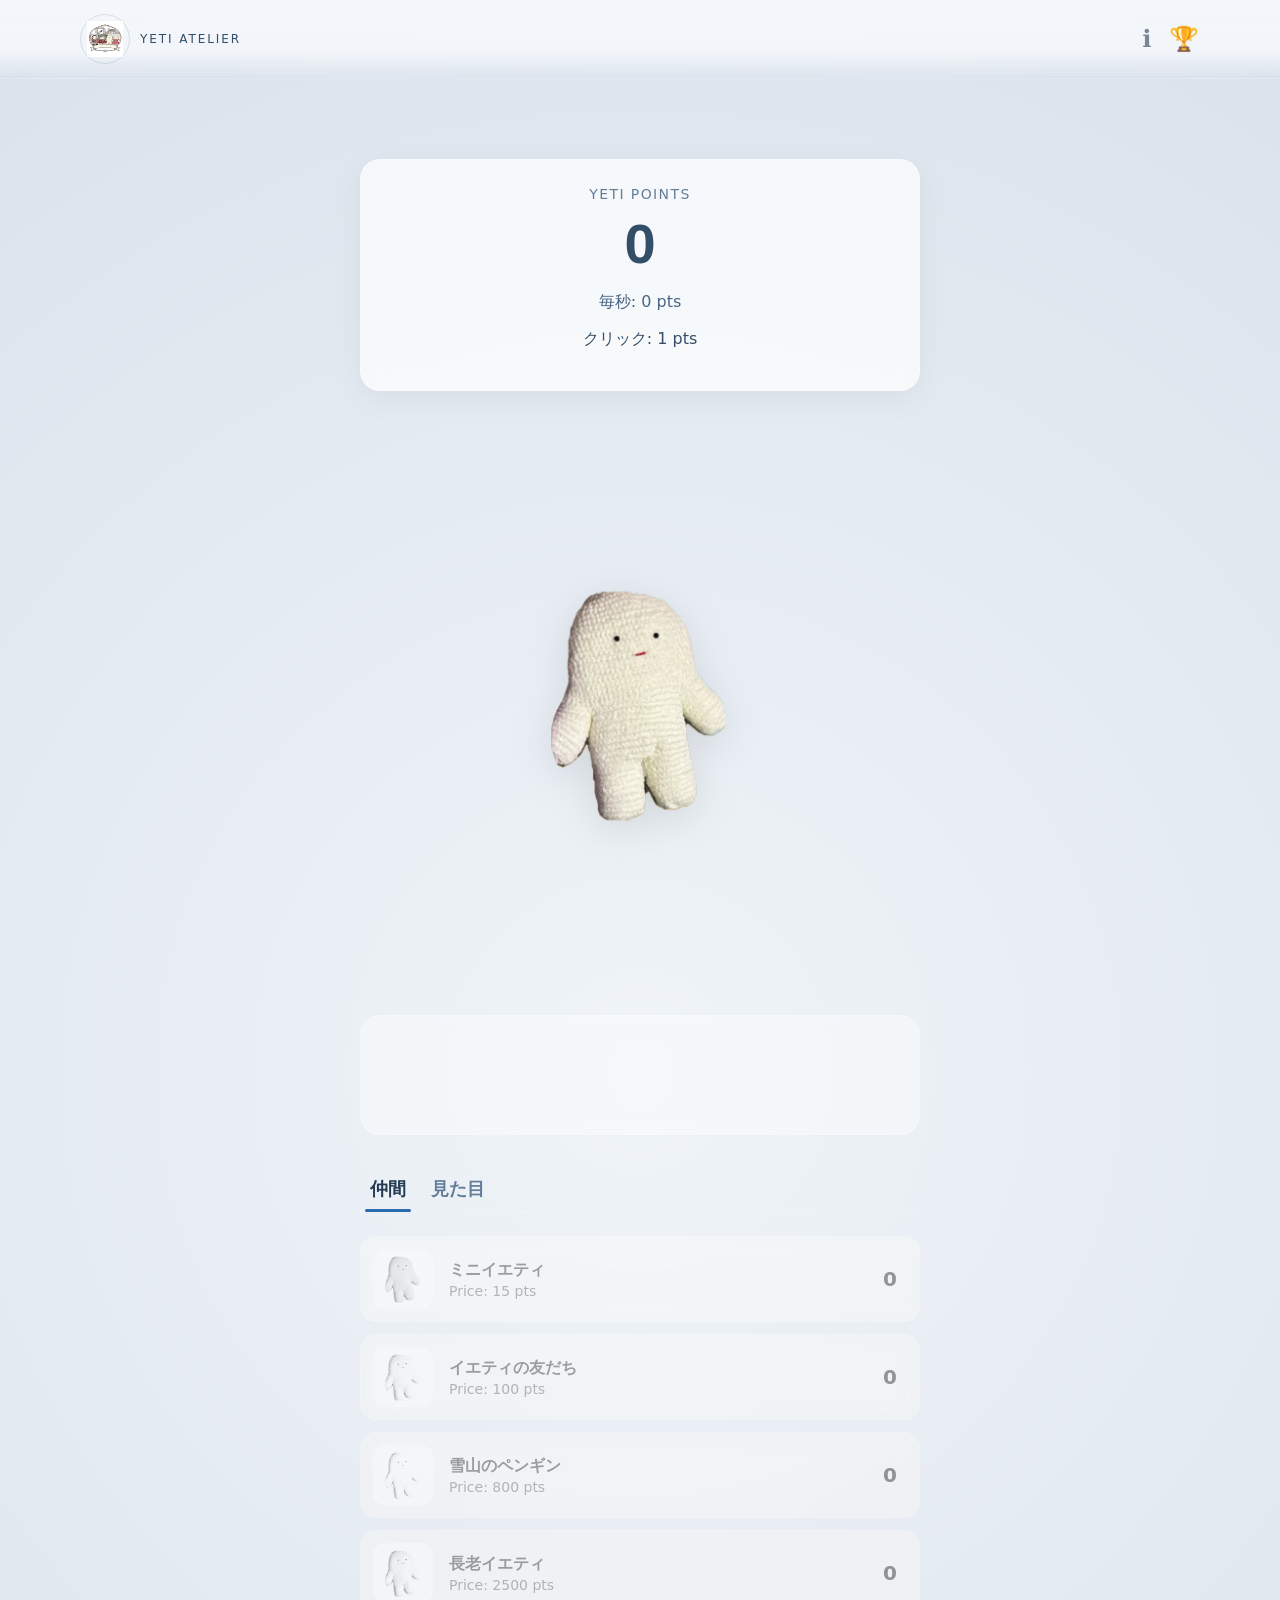
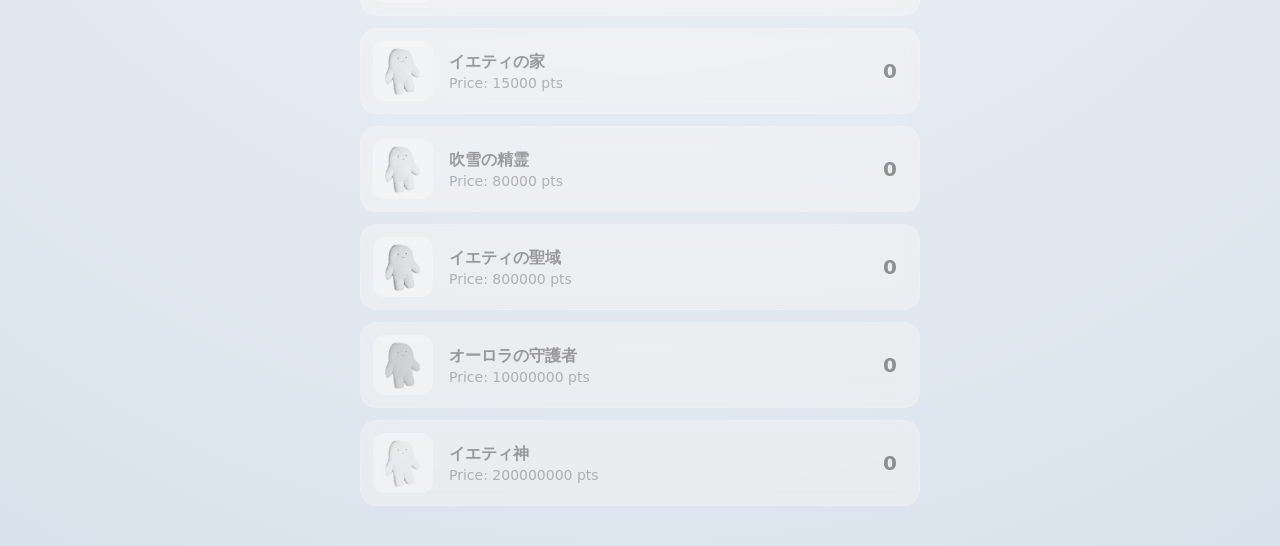
==== commit 77623367: "ショップふたじめ" ====
--- a/game.html
+++ b/game.html
@@ -1,5 +1,6 @@
 <!DOCTYPE html>
 <html lang="ja">
+
 <head>
   <meta charset="UTF-8" />
   <meta name="viewport" content="width=device-width, initial-scale=1.0" />
@@ -7,10 +8,11 @@
   <link rel="stylesheet" href="./styles.css" />
   <link rel="stylesheet" href="./css/game.css" />
 </head>
+
 <body class="game-body">
   <header class="site-header">
     <div class="container header-inner">
-      <a href="./index.html" class="logo">
+      <a href="" class="logo">
         <span class="logo-mark">
           <img src="./img/yeti_allstar_icon.png" alt="Yeti Atelier" class="logo-icon" />
         </span>
@@ -19,7 +21,7 @@
       <div class="header-right">
         <button id="help-btn" class="icon-button" title="遊び方">ℹ️</button>
         <button id="achievement-btn" class="icon-button" title="実績">🏆</button>
-        <a href="./index.html" class="btn btn-ghost btn-sm">ショップに戻る</a>
+        <a href="./index.html" class="btn btn-ghost btn-sm" style="display: none;">ショップに戻る</a>
       </div>
     </div>
   </header>
@@ -157,7 +159,7 @@
         <button class="main-tab-btn active" data-main-tab="upgrades">仲間</button>
         <button class="main-tab-btn" data-main-tab="visuals_main">見た目</button>
       </div>
-      
+
       <div id="upgrades-main-content" class="main-tab-content active">
         <div id="upgrade-list" class="upgrade-list">
           <!-- Upgrades will be populated by JS -->
@@ -174,4 +176,5 @@
 
   <script src="./game.js"></script>
 </body>
-</html>
+
+</html>
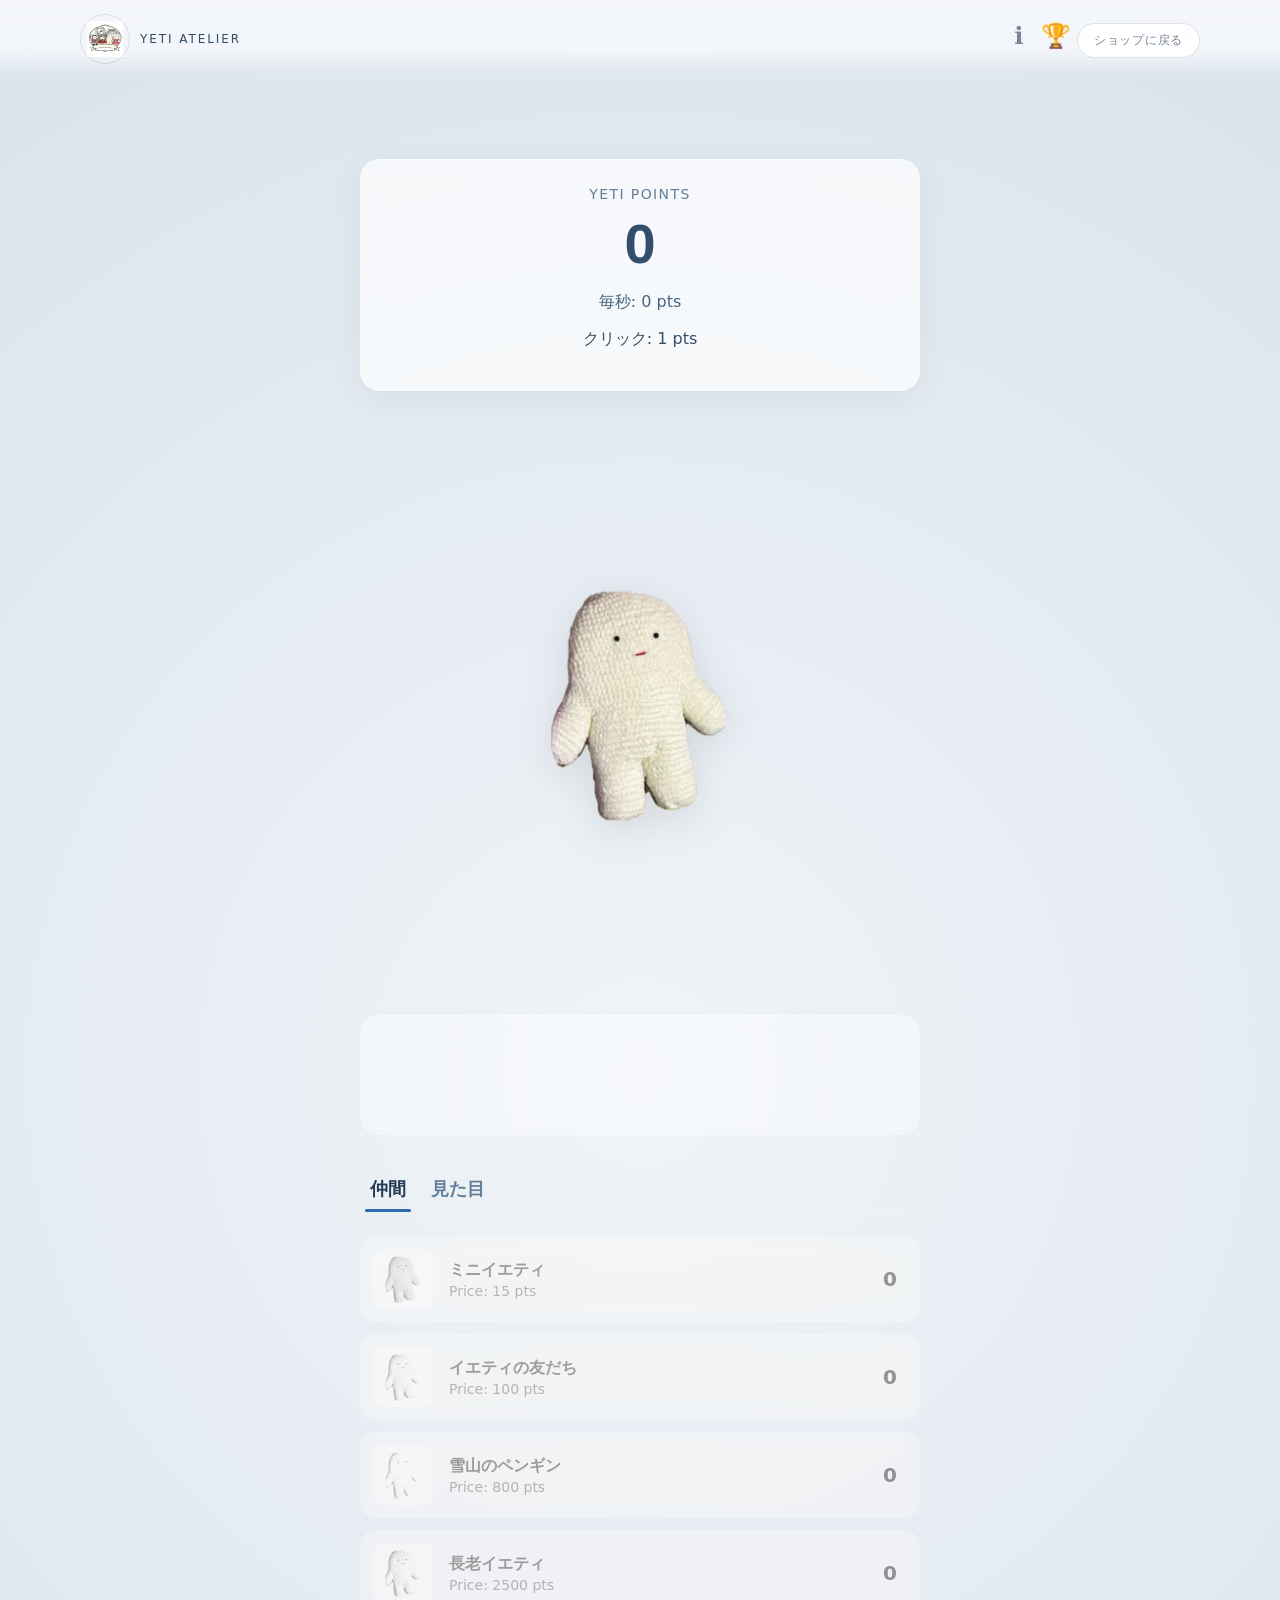
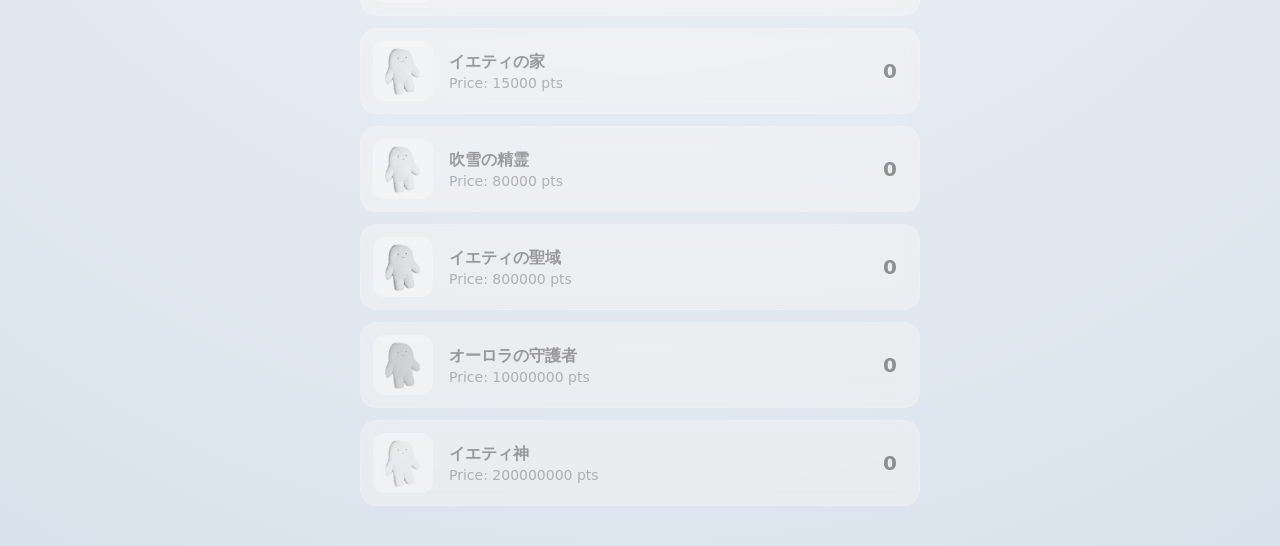
==== commit 32af6bbd: "Add files via upload" ====
--- a/game.html
+++ b/game.html
@@ -12,7 +12,7 @@
 <body class="game-body">
   <header class="site-header">
     <div class="container header-inner">
-      <a href="" class="logo">
+      <a href="./index.html" class="logo">
         <span class="logo-mark">
           <img src="./img/yeti_allstar_icon.png" alt="Yeti Atelier" class="logo-icon" />
         </span>
@@ -21,7 +21,7 @@
       <div class="header-right">
         <button id="help-btn" class="icon-button" title="遊び方">ℹ️</button>
         <button id="achievement-btn" class="icon-button" title="実績">🏆</button>
-        <a href="./index.html" class="btn btn-ghost btn-sm" style="display: none;">ショップに戻る</a>
+        <a href="./index.html" class="btn btn-ghost btn-sm">ショップに戻る</a>
       </div>
     </div>
   </header>
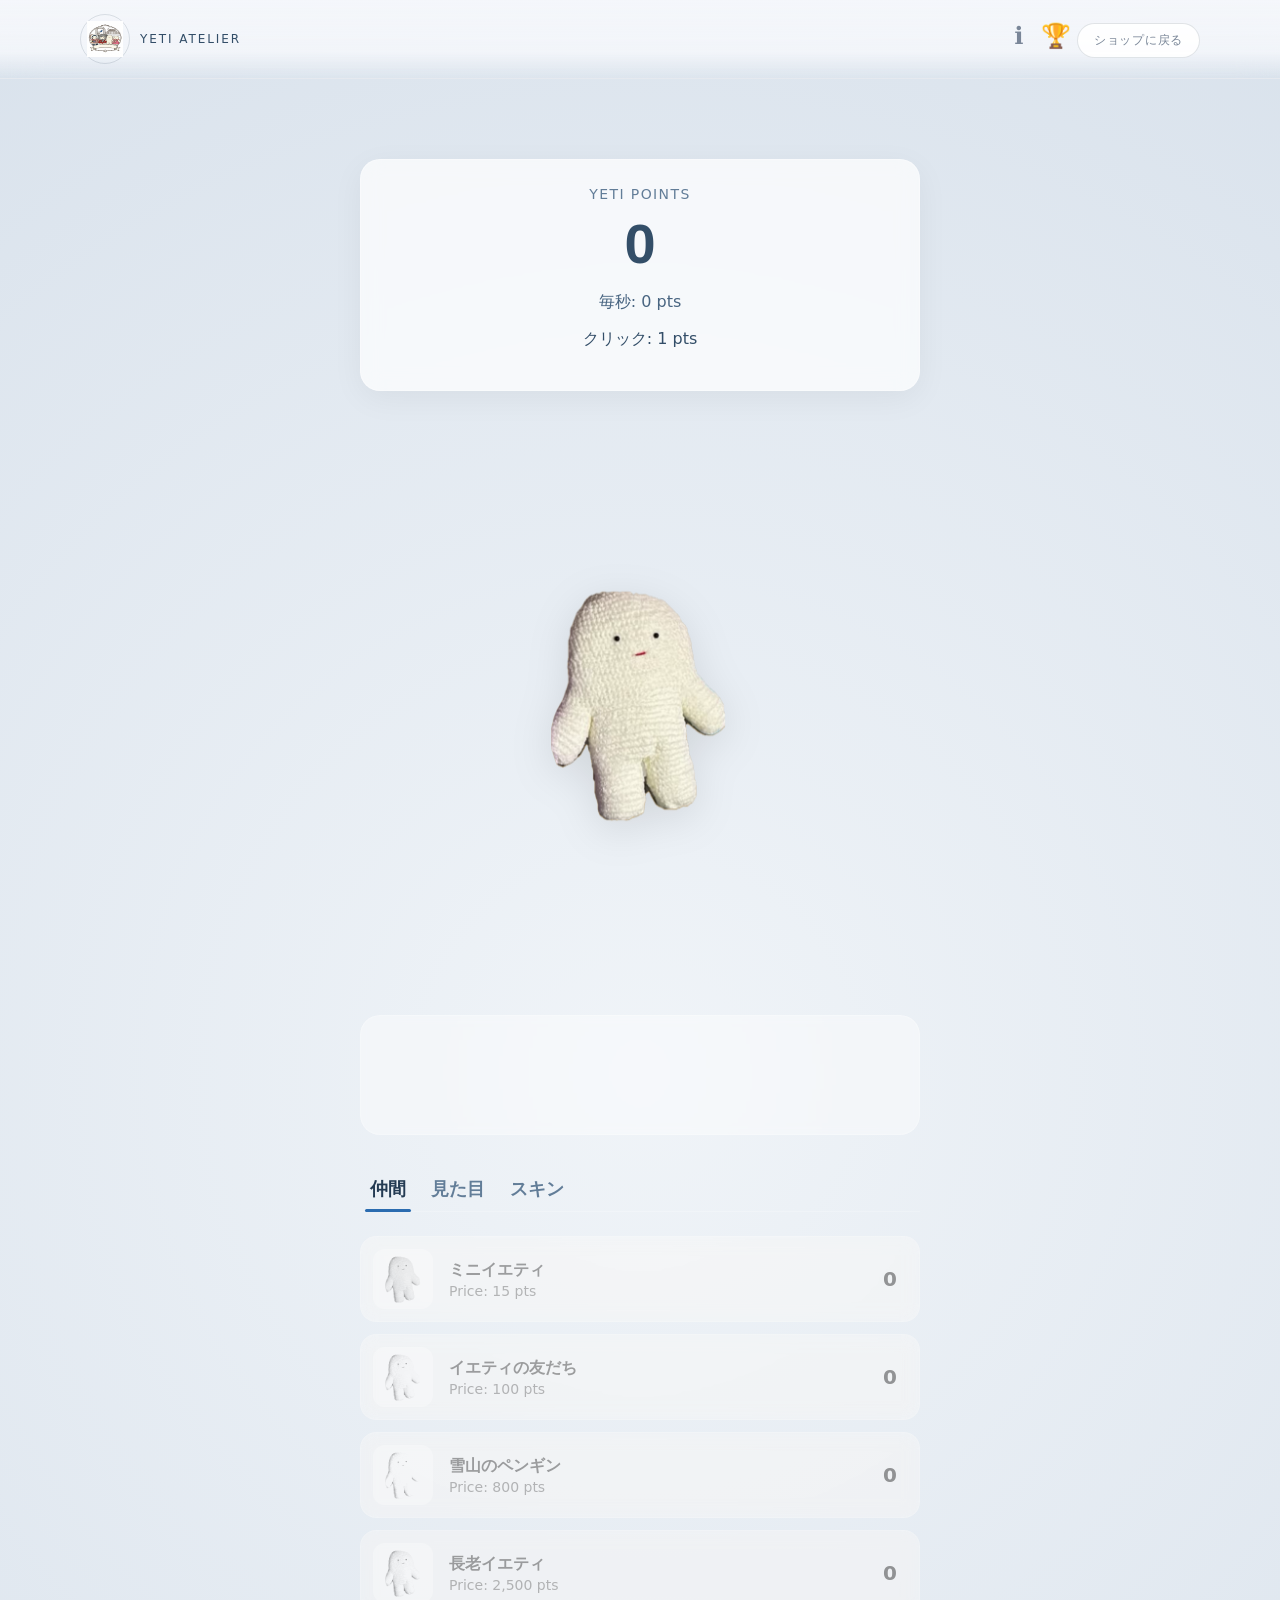
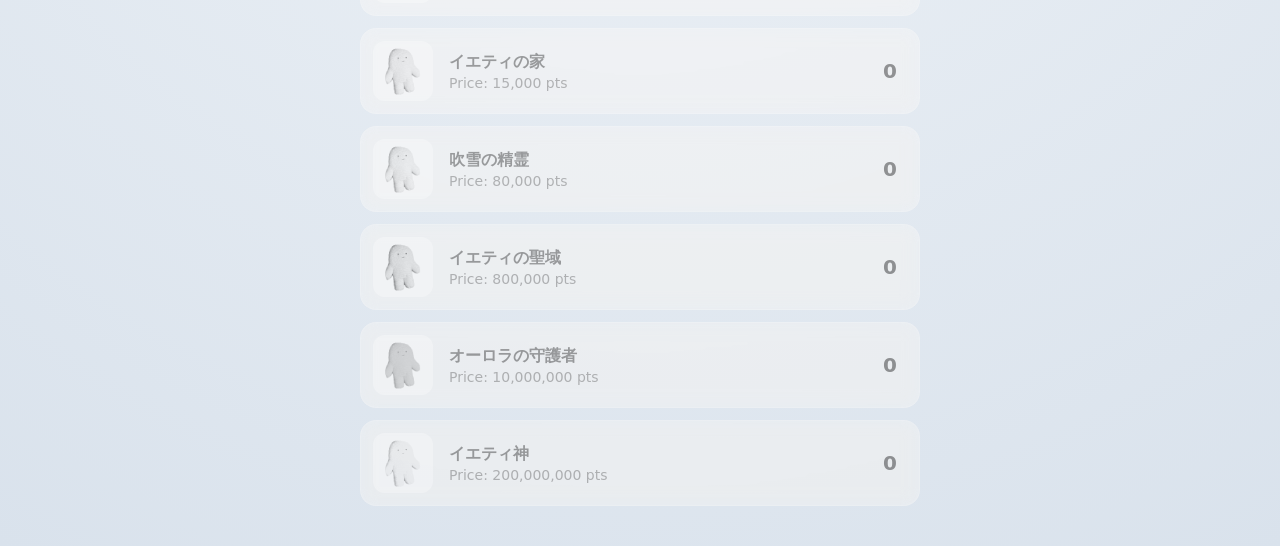
==== commit cf3ec68e: "GAME機能の強化 スキン変更機能の実装 「見た目」機能のON/OFFをできるようにする  【不具合】 見た目「オーロラの極光」の視認性が悪いのを改善 転生タブの誤字を修正 ５%OFF実績" ====
--- a/game.html
+++ b/game.html
@@ -158,8 +158,9 @@
       <div class="section-header-tabs">
         <button class="main-tab-btn active" data-main-tab="upgrades">仲間</button>
         <button class="main-tab-btn" data-main-tab="visuals_main">見た目</button>
+        <button class="main-tab-btn" data-main-tab="visuals_selection">スキン</button>
       </div>
-
+      
       <div id="upgrades-main-content" class="main-tab-content active">
         <div id="upgrade-list" class="upgrade-list">
           <!-- Upgrades will be populated by JS -->
@@ -171,6 +172,12 @@
           <!-- Visual items will be populated by JS -->
         </div>
       </div>
+
+      <div id="visuals_selection-main-content" class="main-tab-content">
+        <div id="skin-list" class="upgrade-list">
+          <!-- Skin options will be populated by JS -->
+        </div>
+      </div>
     </section>
   </main>
 
--- a/css/game.css
+++ b/css/game.css
@@ -790,6 +790,46 @@
   100% { background-position: 0% 50%; }
 }
 
+/* オーロラ時の視認性改善 */
+body.v-aurora {
+  color: #e0f2fe;
+}
+
+body.v-aurora .score-display,
+body.v-aurora .upgrade-card,
+body.v-aurora .visual-section,
+body.v-aurora .guide-item,
+body.v-aurora .achievement-item {
+  background: rgba(15, 23, 42, 0.7);
+  backdrop-filter: blur(15px);
+  border-color: rgba(56, 189, 248, 0.4);
+  color: #f0f9ff;
+}
+
+body.v-aurora .score-label,
+body.v-aurora .upgrade-cost,
+body.v-aurora .per-second,
+body.v-aurora .per-click,
+body.v-aurora .badge-info p,
+body.v-aurora .guide-text p {
+  color: #bae6fd;
+}
+
+body.v-aurora .main-tab-btn {
+  color: #94a3b8;
+}
+
+body.v-aurora .main-tab-btn.active {
+  color: #f0f9ff;
+}
+
+body.v-aurora #score,
+body.v-aurora .upgrade-name,
+body.v-aurora .upgrade-count {
+  color: #ffffff;
+  text-shadow: 0 0 10px rgba(56, 189, 248, 0.6);
+}
+
 body.v-gold .yeti-image {
   filter: drop-shadow(0 0 20px #ffd700) brightness(1.2) sepia(0.5);
   animation: goldPulse 2s infinite alternate;
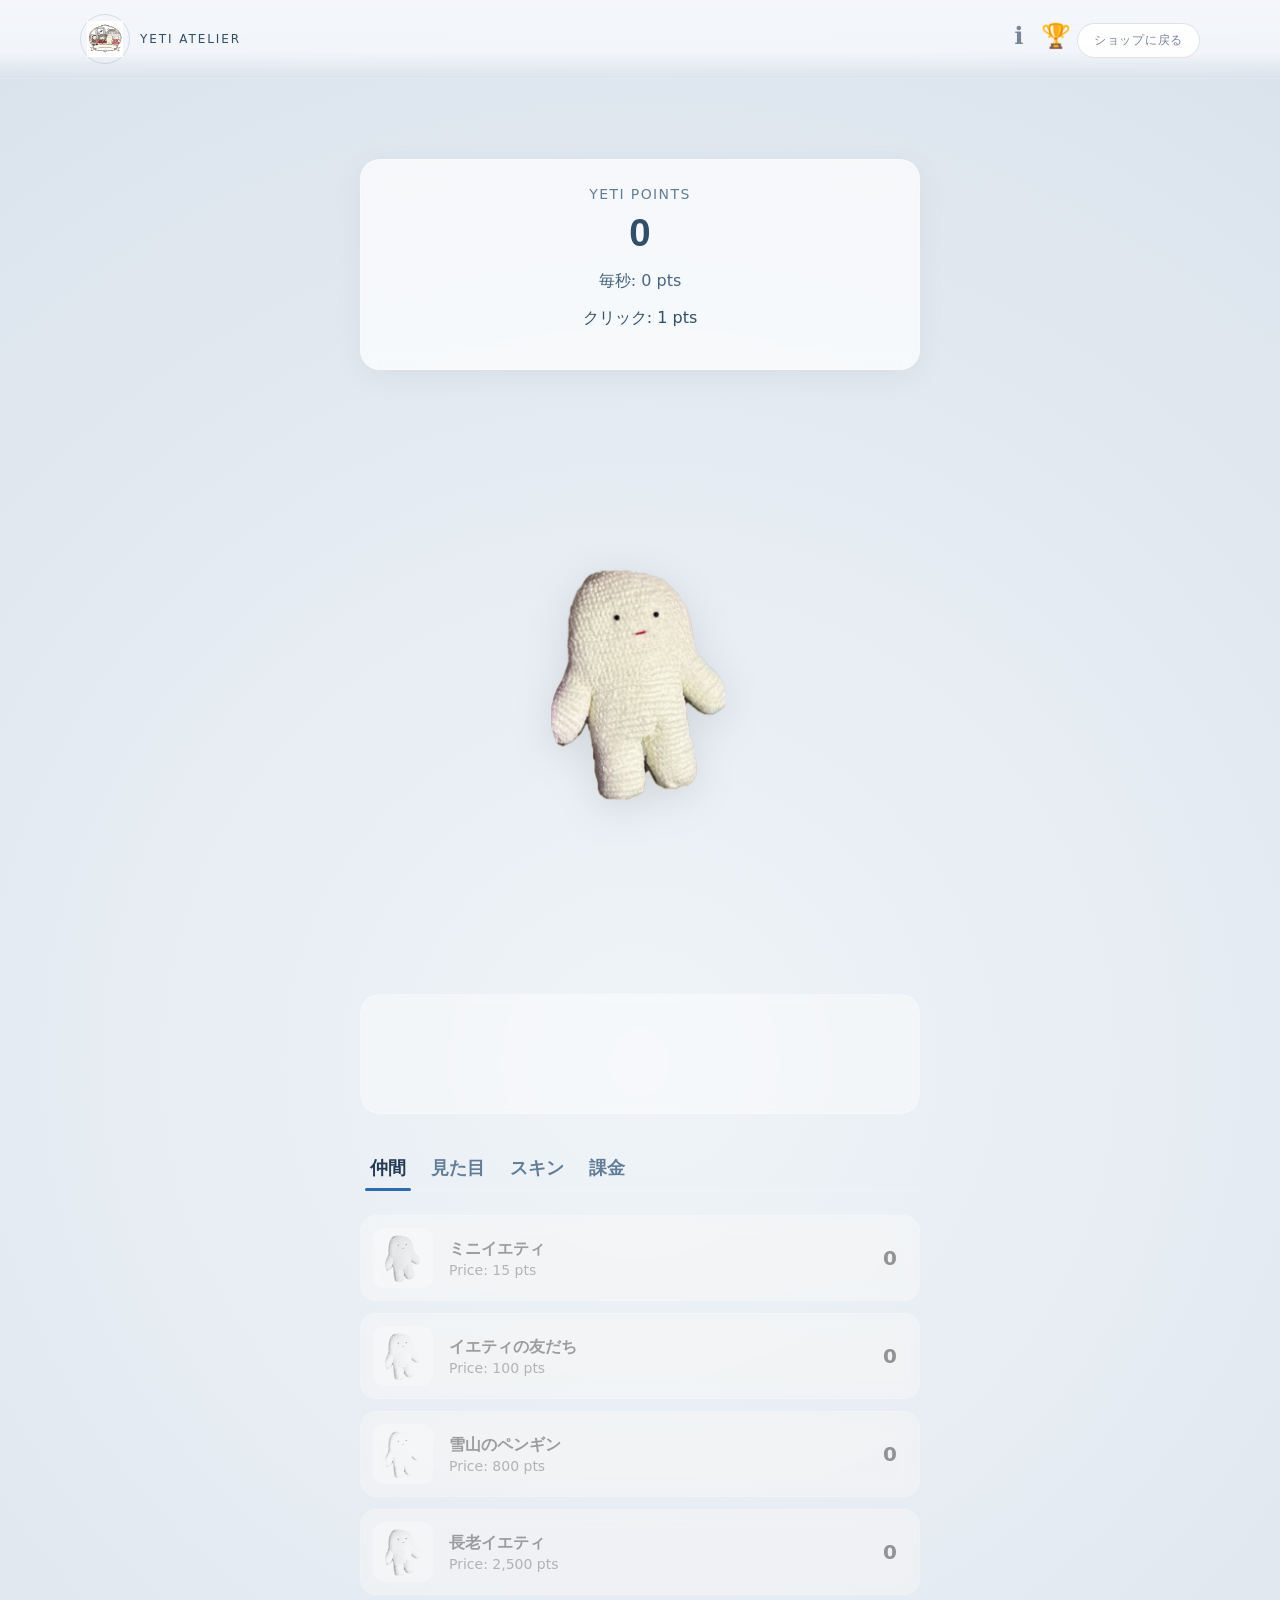
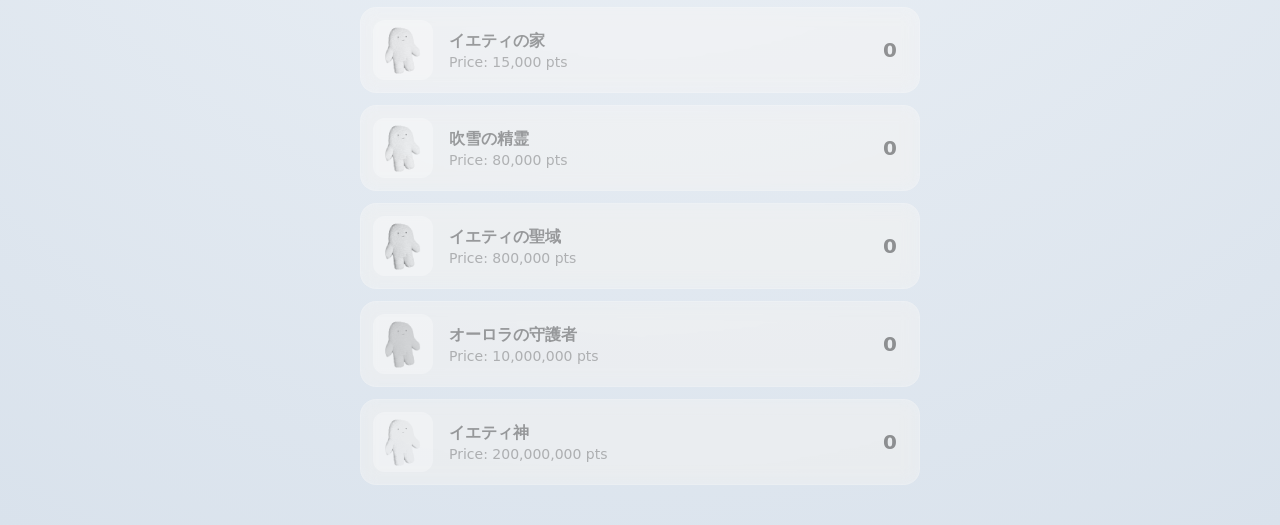
==== commit c3e9ed88: "GAMEのアップデート 課金要素を追加。" ====
--- a/game.html
+++ b/game.html
@@ -36,7 +36,7 @@
         <button class="tab-btn" data-tab="guide">ガイド</button>
         <button class="tab-btn active" data-tab="achievements">実績</button>
         <button class="tab-btn" data-tab="rebirth">転生</button>
-        <button class="tab-btn" data-tab="reset">初期化</button>
+        <button class="tab-btn" data-tab="transfer">引継ぎ</button>
       </div>
       <button id="panel-close" class="close-btn">×</button>
     </div>
@@ -69,6 +69,20 @@
           <div class="guide-text">
             <h4>転生でさらなる高みへ</h4>
             <p>ポイントが貯まったら「転生」して雪の結晶を獲得しましょう。1つの結晶で生産力が<b>+20%</b>もアップします。</p>
+          </div>
+        </div>
+        <div class="guide-item">
+          <div class="guide-icon-small">👕</div>
+          <div class="guide-text">
+            <h4>スキンで着せ替え</h4>
+            <p>「スキン」タブでは、仲間にしたイエティの姿を借りることができます。気分に合わせて変えてみましょう。</p>
+          </div>
+        </div>
+        <div class="guide-item">
+          <div class="guide-icon-small">💰</div>
+          <div class="guide-text">
+            <h4>課金アイテム</h4>
+            <p>「課金」タブでは、特別なアイテムを購入できます。ptsで買えるものや、円で買えるものがあります。</p>
           </div>
         </div>
       </div>
@@ -94,20 +108,36 @@
       </div>
     </div>
 
-    <div id="reset-content" class="tab-content">
-      <div class="reset-section">
-        <div class="warning-box">
-          <h3>⚠️ 警告 ⚠️</h3>
-          <p>この操作は取り消せません。</p>
-          <ul>
-            <li>現在のスコア</li>
-            <li>購入した仲間</li>
-            <li>解除した実績</li>
-            <li>獲得した雪の結晶</li>
-          </ul>
-          <p>すべてを完全に削除し、最初からやり直します。</p>
-        </div>
-        <button id="full-reset-btn" class="btn btn-danger btn-full">データをすべて消去して初期化</button>
+    <div id="transfer-content" class="tab-content">
+      <div class="transfer-section">
+        <div class="transfer-box">
+          <h3>📜 復活の呪文</h3>
+          <p>パスワード（呪文）を使って、他のブラウザや端末にデータを引き継ぐことができます。</p>
+          
+          <div class="transfer-group">
+            <label>現在の進行状況を呪文にする:</label>
+            <div class="input-with-btn">
+              <input type="text" id="export-code" readonly placeholder="ボタンを押して発行">
+              <button id="export-btn" class="btn btn-primary btn-sm">発行</button>
+            </div>
+            <small>※この文字列をコピーして大切に保管してください。</small>
+          </div>
+
+          <div class="transfer-divider"></div>
+
+          <div class="transfer-group">
+            <label>呪文を唱えて再開する:</label>
+            <div class="input-with-btn">
+              <input type="text" id="import-code" placeholder="ここに呪文を貼り付け">
+              <button id="import-btn" class="btn btn-outline btn-sm">再開</button>
+            </div>
+          </div>
+        </div>
+        
+        <div class="reset-mini-section">
+          <p>初期状態に戻したい場合はこちら：</p>
+          <button id="full-reset-btn" class="btn btn-ghost btn-sm">データを初期化する</button>
+        </div>
       </div>
     </div>
   </div>
@@ -159,6 +189,7 @@
         <button class="main-tab-btn active" data-main-tab="upgrades">仲間</button>
         <button class="main-tab-btn" data-main-tab="visuals_main">見た目</button>
         <button class="main-tab-btn" data-main-tab="visuals_selection">スキン</button>
+        <button class="main-tab-btn" data-main-tab="billing">課金</button>
       </div>
       
       <div id="upgrades-main-content" class="main-tab-content active">
@@ -178,6 +209,12 @@
           <!-- Skin options will be populated by JS -->
         </div>
       </div>
+
+      <div id="billing-main-content" class="main-tab-content">
+        <div id="billing-list" class="upgrade-list">
+          <!-- Billing items will be populated by JS -->
+        </div>
+      </div>
     </section>
   </main>
 
--- a/css/game.css
+++ b/css/game.css
@@ -666,6 +666,18 @@
   padding: 10px;
 }
 
+@media (max-width: 480px) {
+  .score-display {
+    padding: 1.25rem 0.5rem;
+  }
+  .score-label {
+    font-size: 0.75rem;
+  }
+  #score {
+    letter-spacing: -0.02em; /* 文字間を少し詰めて収まりを良くする */
+  }
+}
+
 /* Guide Section */
 .guide-section {
   padding: 20px;
@@ -776,6 +788,93 @@
 .btn-danger:active {
   transform: translateY(0);
 }
+
+/* Transfer Section */
+.transfer-section {
+  padding: 15px;
+  display: flex;
+  flex-direction: column;
+  gap: 20px;
+  overflow-y: auto;
+}
+
+.transfer-box {
+  background: rgba(255, 255, 255, 0.5);
+  border-radius: 16px;
+  padding: 20px;
+  border: 1px solid rgba(0, 0, 0, 0.05);
+}
+
+.transfer-box h3 {
+  margin: 0 0 10px 0;
+  font-size: 1.1rem;
+  color: #243b53;
+  display: flex;
+  align-items: center;
+  gap: 8px;
+}
+
+.transfer-box p {
+  font-size: 0.85rem;
+  color: #627d98;
+  margin-bottom: 20px;
+  line-height: 1.4;
+}
+
+.transfer-group {
+  margin-bottom: 15px;
+}
+
+.transfer-group label {
+  display: block;
+  font-size: 0.8rem;
+  font-weight: 700;
+  margin-bottom: 8px;
+  color: #486581;
+}
+
+.input-with-btn {
+  display: flex;
+  gap: 8px;
+}
+
+.input-with-btn input {
+  flex: 1;
+  padding: 10px;
+  border-radius: 8px;
+  border: 1px solid #d9e2ec;
+  font-size: 0.85rem;
+  background: #fff;
+  color: #243b53;
+  font-family: monospace;
+}
+
+.transfer-divider {
+  height: 1px;
+  background: rgba(0, 0, 0, 0.05);
+  margin: 20px 0;
+}
+
+.reset-mini-section {
+  text-align: center;
+  opacity: 0.7;
+}
+
+.reset-mini-section p {
+  font-size: 0.75rem;
+  color: #94a3b8;
+  margin-bottom: 8px;
+}
+
+/* Aurora adjustments for transfer */
+body.v-aurora .transfer-box {
+  background: rgba(15, 23, 42, 0.5);
+  border-color: rgba(56, 189, 248, 0.2);
+}
+body.v-aurora .transfer-box h3 { color: #fff; }
+body.v-aurora .transfer-box p, body.v-aurora .transfer-group label { color: #bae6fd; }
+body.v-aurora .input-with-btn input { background: rgba(0, 0, 0, 0.3); border-color: #1e293b; color: #fff; }
+
 
 /* Visual Item Styles */
 body.v-aurora {
@@ -864,4 +963,85 @@
   background: rgba(43, 108, 176, 0.1);
   border-color: #2b6cb0;
   cursor: default;
+}
+
+/* Billing Tab Specifics */
+.billing-card {
+  background: linear-gradient(135deg, rgba(255, 255, 255, 0.8) 0%, rgba(255, 240, 245, 0.8) 100%);
+  border: 1px solid rgba(255, 182, 193, 0.5);
+  position: relative;
+  overflow: hidden;
+}
+
+.billing-card.premium {
+  box-shadow: 0 4px 15px rgba(255, 215, 0, 0.2);
+}
+
+.billing-card.premium::before {
+  content: '';
+  position: absolute;
+  top: -50%;
+  left: -50%;
+  width: 200%;
+  height: 200%;
+  background: linear-gradient(
+    45deg,
+    transparent 45%,
+    rgba(255, 255, 255, 0.5) 50%,
+    transparent 55%
+  );
+  transform: rotate(45deg);
+  animation: shine 3s infinite;
+}
+
+@keyframes shine {
+  0% { transform: translateX(-100%) rotate(45deg); }
+  100% { transform: translateX(100%) rotate(45deg); }
+}
+
+.billing-icon-wrap {
+  background: linear-gradient(135deg, #fff 0%, #fff9e6 100%);
+  border: 1px solid #ffd700;
+}
+
+.billing-badge {
+  position: absolute;
+  top: 8px;
+  right: 8px;
+  background: #ffd700;
+  color: #856404;
+  font-size: 0.6rem;
+  font-weight: 800;
+  padding: 2px 6px;
+  border-radius: 4px;
+  text-transform: uppercase;
+  letter-spacing: 0.05em;
+  box-shadow: 0 2px 4px rgba(0,0,0,0.1);
+}
+
+.price-yen {
+  font-family: 'Inter', sans-serif;
+  font-weight: 800;
+  color: #2d3748;
+}
+
+/* Fake Payment Modal */
+.fake-payment-modal {
+  background: rgba(255, 255, 255, 0.98);
+  border: 4px solid #4a5568;
+}
+
+.fake-payment-modal h3 {
+  margin: 0;
+  color: #2d3748;
+}
+
+#fake-cvv {
+  transition: border-color 0.2s;
+}
+
+#fake-cvv:focus {
+  outline: none;
+  border-color: #4a5568;
+  box-shadow: 0 0 0 3px rgba(74, 85, 104, 0.2);
 }
